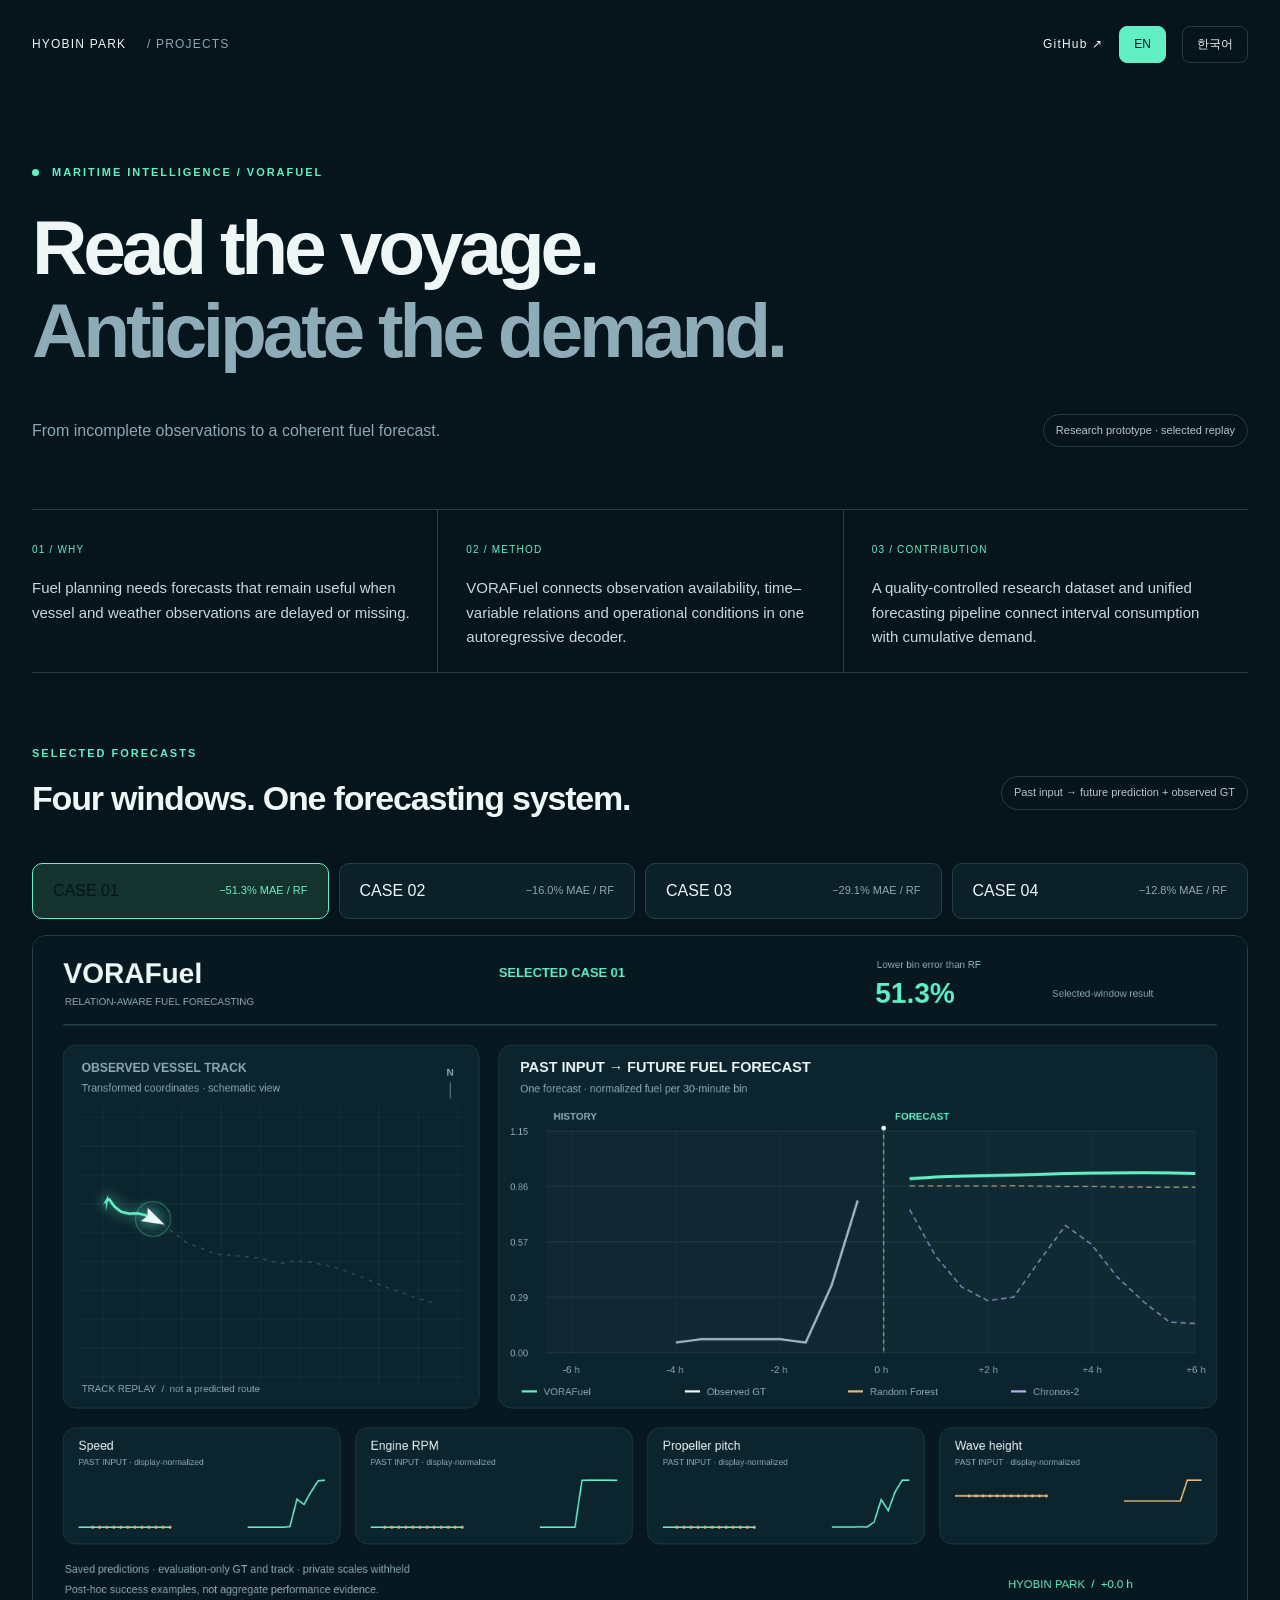
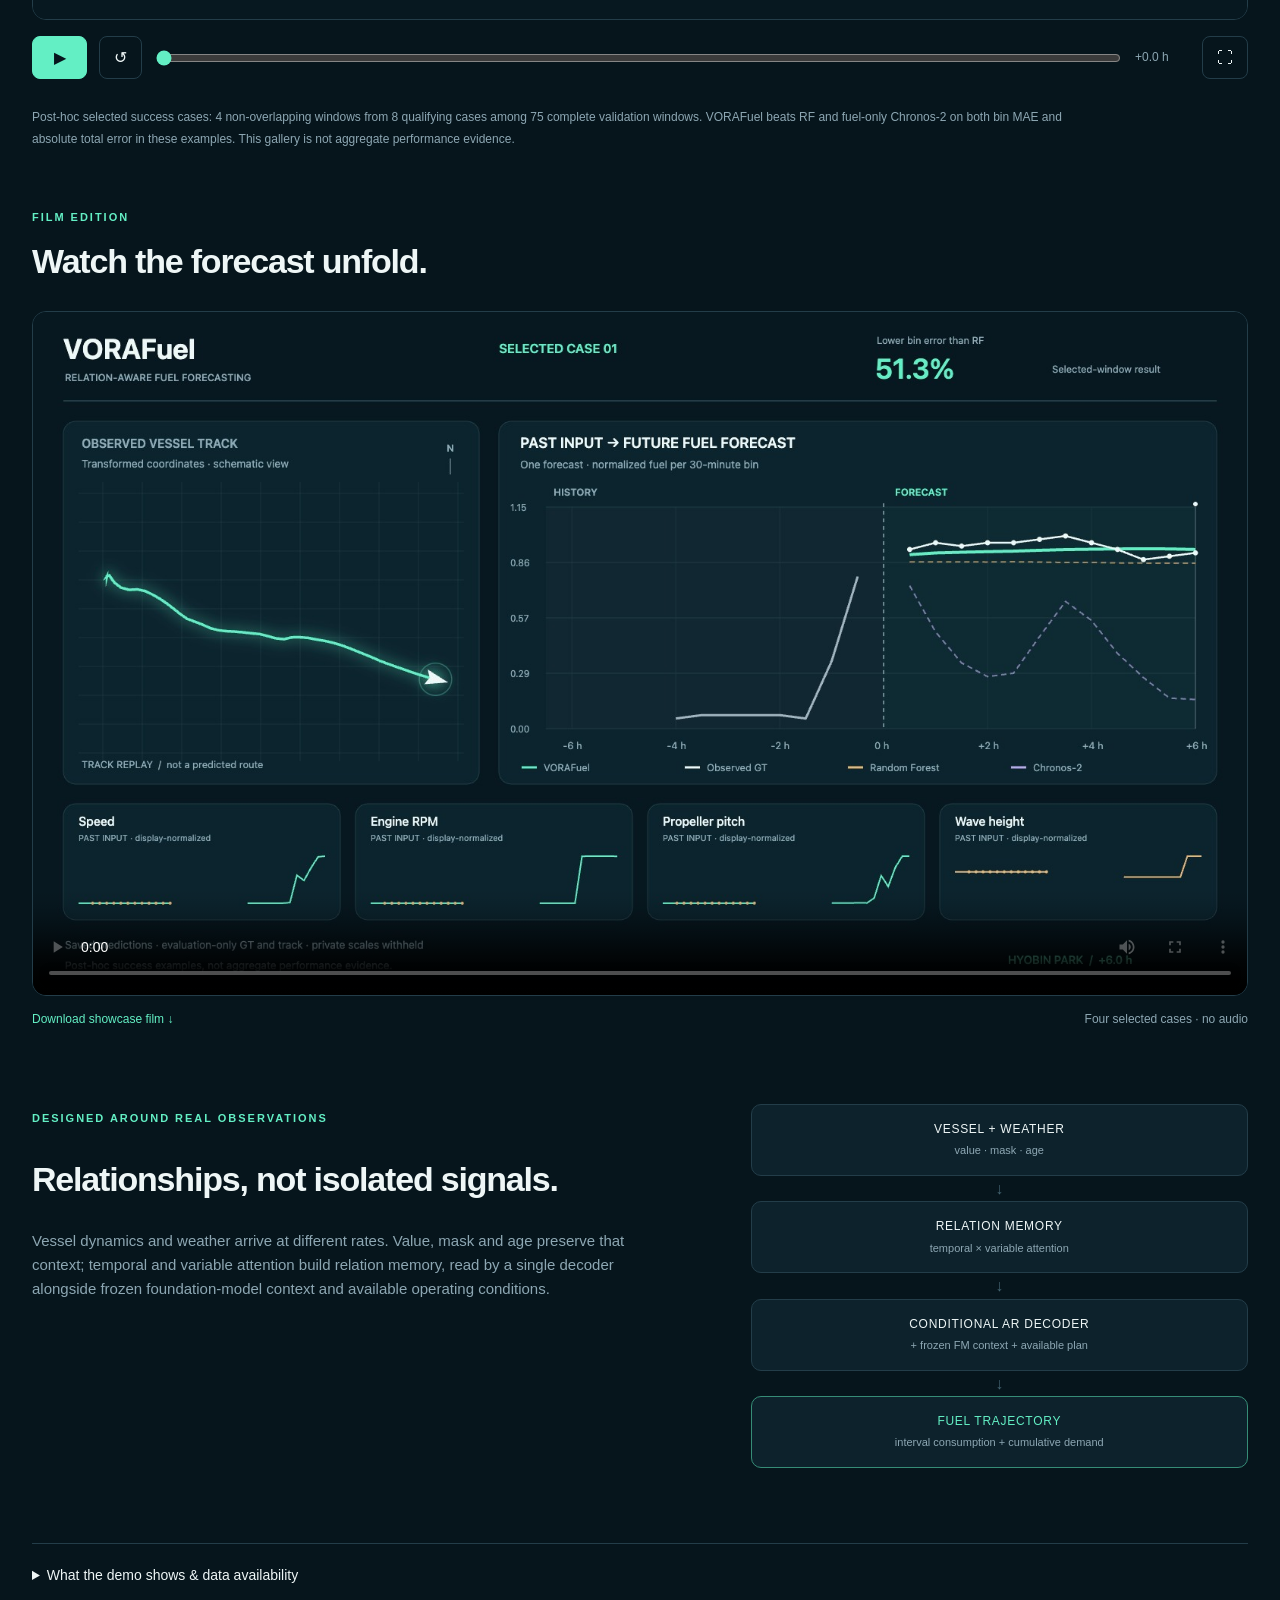
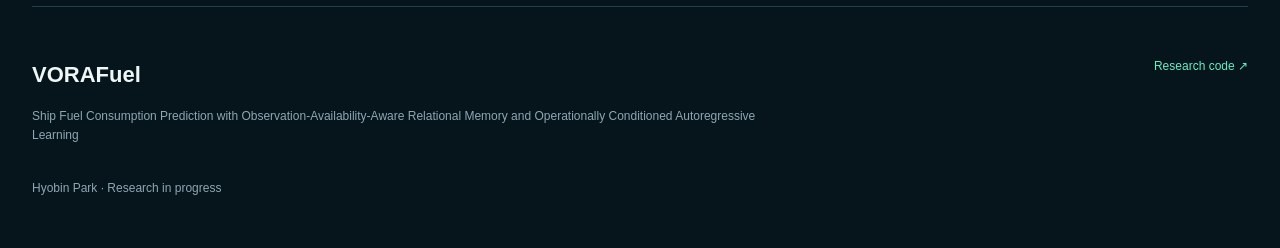
==== projects/vorafuel/index.html @ c3565b6b "Add bilingual VORAFuel project with selected forecast replay films" ====
<!doctype html>
<html lang="en"><head><meta charset="utf-8"><meta name="viewport" content="width=device-width,initial-scale=1">
<title>VORAFuel — Hyobin Park</title><meta name="description" content="Availability-aware vessel fuel forecasting. Selected replay demos, method and research code by Hyobin Park.">
<link rel="stylesheet" href="style.css"></head><body>
<nav><a href="../../index.html">HYOBIN PARK <span>/ PROJECTS</span></a><div><a href="https://github.com/hbp001/VORAFuel">GitHub ↗</a><button id="en" aria-pressed="true">EN</button><button id="ko" aria-pressed="false">한국어</button></div></nav>
<main>
<header><div class="eyebrow"><i></i> MARITIME INTELLIGENCE / VORAFUEL</div><h1><span data-en>Read the voyage.<br><em>Anticipate the demand.</em></span><span data-ko>운항의 흐름을 읽고,<br><em>연료 수요를 예측하다.</em></span></h1>
<div class="intro"><p><span data-en>From incomplete observations to a coherent fuel forecast.</span><span data-ko>불완전한 관측에서 미래 연료 소비 경로까지.</span></p><span class="pill" data-en>Research prototype · selected replay</span><span class="pill" data-ko>연구 프로토타입 · 선정 사례 재생</span></div></header>
<section class="three" aria-label="Project in three lines">
<article><span>01 / WHY</span><p data-en>Fuel planning needs forecasts that remain useful when vessel and weather observations are delayed or missing.</p><p data-ko>운항 중 관측이 지연되거나 누락되어도 연료 수요를 미리 판단할 수 있어야 합니다.</p></article>
<article><span>02 / METHOD</span><p data-en>VORAFuel connects observation availability, time–variable relations and operational conditions in one autoregressive decoder.</p><p data-ko>관측 가용성·시간과 변수 간 관계·운항조건을 하나의 자기회귀 디코더로 연결합니다.</p></article>
<article><span>03 / CONTRIBUTION</span><p data-en>A quality-controlled research dataset and unified forecasting pipeline connect interval consumption with cumulative demand.</p><p data-ko>KRISO 제공 자료의 정제·기상 정합부터 구간 소비량과 누적 수요 예측까지 통합했습니다.</p></article>
</section>
<section class="showcase"><div class="section-head"><div><span class="eyebrow">SELECTED FORECASTS</span><h2 data-en>Four windows. One forecasting system.</h2><h2 data-ko>네 개의 사례, 하나의 예측 체계.</h2></div><span class="pill" data-en>Past input → future prediction + observed GT</span><span class="pill" data-ko>과거 입력 → 미래 예측 + 실측 정답</span></div>
<div class="tabs" role="group" aria-label="Select case"></div>
<div class="stage"><canvas id="scene" width="1600" height="900" aria-label="Vessel track replay, historical inputs and future fuel forecasts"></canvas><div id="loadError" role="alert" hidden></div></div>
<div class="controls"><button id="play" class="primary" aria-label="Play or pause">▶</button><button id="restart" aria-label="Restart">↺</button><input id="time" type="range" min="0" max="1" step="0.001" value="0" aria-label="Replay progress"><output id="clock">+0.0 h</output><button id="full" aria-label="Fullscreen">⛶</button></div>
<p class="scope" data-en>Post-hoc selected success cases: 4 non-overlapping windows from 8 qualifying cases among 75 complete validation windows. VORAFuel beats RF and fuel-only Chronos-2 on both bin MAE and absolute total error in these examples. This gallery is not aggregate performance evidence.</p>
<p class="scope" data-ko>사후 선정한 성공 사례입니다. 완전한 검증 창 75개 중 조건을 만족한 8개에서 비중첩 4개를 골랐습니다. 이 사례에서 VORAFuel은 RF·연료 단독 Chronos-2보다 구간 MAE와 총량 절대오차가 낮습니다. 전체 성능을 대표하는 결과는 아닙니다.</p>
</section>
<section><div class="section-head"><div><span class="eyebrow">FILM EDITION</span><h2 data-en>Watch the forecast unfold.</h2><h2 data-ko>예측의 흐름을 영상으로.</h2></div></div>
<video id="film" controls playsinline preload="metadata" poster="assets/poster-en.jpg"><source src="assets/vorafuel-en.mp4" type="video/mp4"></video>
<div class="downloads"><a id="download" href="assets/vorafuel-en.mp4" download><span data-en>Download showcase film ↓</span><span data-ko>쇼케이스 영상 다운로드 ↓</span></a><span data-en>Four selected cases · no audio</span><span data-ko>선정 사례 4개 · 무음 영상</span></div></section>
<section class="method"><div><span class="eyebrow">DESIGNED AROUND REAL OBSERVATIONS</span><h2 data-en>Relationships, not isolated signals.</h2><h2 data-ko>개별 신호를 넘어, 관계를 학습합니다.</h2><p data-en>Vessel dynamics and weather arrive at different rates. Value, mask and age preserve that context; temporal and variable attention build relation memory, read by a single decoder alongside frozen foundation-model context and available operating conditions.</p><p data-ko>선박 상태와 기상은 서로 다른 주기로 관측됩니다. 값·관측 여부·경과시간을 보존하고 시간·변수 주의집중으로 관계 메모리를 구성합니다. 단일 디코더가 이 메모리와 동결 기반모델 문맥, 가용 운항조건을 결합합니다.</p></div><div class="flow"><div>VESSEL + WEATHER <small>value · mask · age</small></div><b>↓</b><div>RELATION MEMORY <small>temporal × variable attention</small></div><b>↓</b><div>CONDITIONAL AR DECODER <small>+ frozen FM context + available plan</small></div><b>↓</b><div class="accent">FUEL TRAJECTORY <small>interval consumption + cumulative demand</small></div></div></section>
<details><summary><span data-en>What the demo shows & data availability</span><span data-ko>데모 해석과 데이터 제공 안내</span></summary><p data-en>Saved-result replay, not live inference or online learning. Future GT and observed track are evaluation-only. The track is translated and uniformly scaled; the view is schematic, not a geographic chart. Absolute dates, coordinates and fuel scale are withheld. All fuel curves share one scale per case; input variables use separate display scales. Missing values remain missing. VORAFuel/RF use seed 13; Chronos-2 uses seed 0. The dataset and weights remain private and are available on request, subject to provider permissions. KRISO supplied source measurements; preprocessing, environmental integration, methodology and experiments were performed by the research team.</p><p data-ko>저장 결과 재생이며 실시간 추론·온라인 학습이 아닙니다. 미래 정답과 실측 항적은 평가용입니다. 항적은 평행이동·동일 비율 축척 변환했으며 실제 지도가 아닌 개략도입니다. 절대 날짜·좌표·연료 척도는 제외했습니다. 한 사례의 연료 곡선에는 동일 척도를, 입력 변수에는 별도 표시 척도를 적용합니다. 결측은 유지합니다. VORAFuel·RF는 시드 13, Chronos-2는 시드 0입니다. 데이터와 가중치는 비공개이며 제공기관 권한에 따라 요청 시 제공합니다. 원자료는 KRISO가 제공했고 정제·기상 정합·방법론·실험은 연구팀이 수행했습니다.</p></details>
<footer><strong>VORAFuel</strong><p>Ship Fuel Consumption Prediction with Observation-Availability-Aware Relational Memory and Operationally Conditioned Autoregressive Learning</p><a href="https://github.com/hbp001/VORAFuel">Research code ↗</a><span>Hyobin Park · Research in progress</span></footer>
</main><script src="app.js"></script></body></html>
---- projects/vorafuel/style.css ----
:root{color-scheme:dark;--bg:#06151c;--panel:#0d222c;--muted:#8da7b3;--ink:#eef6f6;--mint:#63efc4;--line:#233d49}*{box-sizing:border-box}body{margin:0;background:var(--bg);color:var(--ink);font:16px/1.6 -apple-system,BlinkMacSystemFont,"Segoe UI",sans-serif}a{color:inherit;text-decoration:none}button,input{font:inherit}button,a{touch-action:manipulation}button{cursor:pointer}button:focus-visible,a:focus-visible,input:focus-visible{outline:2px solid var(--mint);outline-offset:5px}[data-ko]{display:none}body.ko [data-en]{display:none}body.ko [data-ko]{display:revert}nav{display:flex;align-items:center;justify-content:space-between;max-width:1400px;margin:auto;padding:26px 32px;font-size:12px;letter-spacing:.1em}nav span{color:var(--muted);margin-left:16px}nav div{display:flex;align-items:center;gap:16px}button{border:1px solid var(--line);background:transparent;color:var(--ink);padding:8px 14px;border-radius:8px}button[aria-pressed=true]{background:var(--mint);color:var(--bg);border-color:var(--mint)}main{max-width:1400px;padding:0 32px;margin:auto}header{padding:75px 0 34px}.eyebrow{font-size:11px;font-weight:600;letter-spacing:.18em;color:var(--mint)}.eyebrow i{display:inline-block;background:var(--mint);width:7px;height:7px;border-radius:50%;margin-right:8px}h1{font-size:clamp(40px,6vw,80px);line-height:1.08;letter-spacing:-.055em;margin:24px 0 30px;font-weight:600}h1 em{font-style:normal;color:#8eacb8}h2{font-size:clamp(24px,3vw,34px);line-height:1.25;letter-spacing:-.035em;font-weight:550}.intro{display:flex;align-items:center;justify-content:space-between;gap:20px}.intro p{color:var(--muted)}.pill{font-size:11px;border:1px solid var(--line);padding:7px 12px;border-radius:20px;color:#b2c6ce;white-space:nowrap}.three{display:grid;grid-template-columns:repeat(3,1fr);border-top:1px solid var(--line);border-bottom:1px solid var(--line);margin:16px 0 66px}.three article{padding:25px 25px 22px 0}.three article+article{padding-left:28px;border-left:1px solid var(--line)}.three article span{color:var(--mint);font-size:10px;letter-spacing:.12em}.three p{font-size:15px;line-height:1.65;margin-bottom:0;color:#c8d8df}.section-head{display:flex;align-items:center;justify-content:space-between;gap:20px;margin-top:52px}.section-head h2{margin-top:12px}.tabs{display:flex;gap:10px;margin:16px 0}.tabs button{display:flex;flex:1;align-items:center;justify-content:space-between;text-align:left;padding:14px 20px;border-radius:10px;background:#0c2029}.tabs small{font-size:11px;color:var(--muted)}.tabs button.active{border-color:var(--mint);background:#14332f}.tabs button.active small{color:var(--mint)}.stage{border:1px solid var(--line);border-radius:14px;overflow:hidden;background:#071820}canvas{display:block;width:100%;aspect-ratio:16/9}#loadError{padding:20px;color:#f9ba82}.controls{display:flex;align-items:center;gap:12px;padding:16px 0}.primary{background:var(--mint);color:var(--bg);min-width:55px;border-color:var(--mint)}input[type=range]{flex:1;accent-color:var(--mint);min-width:30px}output{font-size:12px;color:var(--muted);width:55px}.scope{font-size:12px;color:var(--muted);max-width:1060px;line-height:1.8}video{width:100%;border-radius:14px;border:1px solid var(--line);background:#071820;display:block}.downloads{display:flex;justify-content:space-between;font-size:12px;margin-top:14px;color:var(--muted)}.downloads a{color:var(--mint)}.method{display:grid;grid-template-columns:1.2fr 1fr;gap:10%;padding:75px 0}.method p{color:var(--muted);font-size:15px}.flow{display:flex;flex-direction:column;text-align:center}.flow div{border:1px solid var(--line);border-radius:10px;background:var(--panel);padding:15px;font-size:12px;letter-spacing:.06em}.flow small{display:block;color:var(--muted);font-size:11px;letter-spacing:0;margin-top:3px}.flow b{color:#436370;font-weight:400}.flow .accent{border-color:#368c76;color:var(--mint)}details{border-top:1px solid var(--line);border-bottom:1px solid var(--line);padding:20px 0}summary{cursor:pointer;font-size:14px}details p{max-width:1060px;color:var(--muted);font-size:13px}footer{padding:50px 0;display:grid;grid-template-columns:1fr auto;gap:14px;color:var(--muted);font-size:12px}footer strong{font-size:22px;color:var(--ink)}footer p{grid-row:2;max-width:750px;margin:0}footer a{color:var(--mint);grid-row:1;grid-column:2}footer span{grid-column:1/-1;margin-top:20px}@media(max-width:760px){nav,main{padding-left:18px;padding-right:18px}nav span{display:none}nav div{gap:8px}header{padding-top:40px}.intro,.section-head{align-items:flex-start;flex-direction:column}.three{grid-template-columns:1fr;margin-bottom:35px}.three article,.three article+article{padding:18px 0;border-left:0;border-bottom:1px solid var(--line)}.tabs{display:grid;grid-template-columns:1fr 1fr}.tabs button{padding:10px}.tabs small{font-size:9px}.method{grid-template-columns:1fr;gap:25px}.downloads{gap:20px}footer{display:block}footer>*{display:block;margin:15px 0}canvas{min-width:0}.stage{overflow:hidden}nav a{font-size:10px}}@media(prefers-reduced-motion:reduce){*{scroll-behavior:auto!important}}
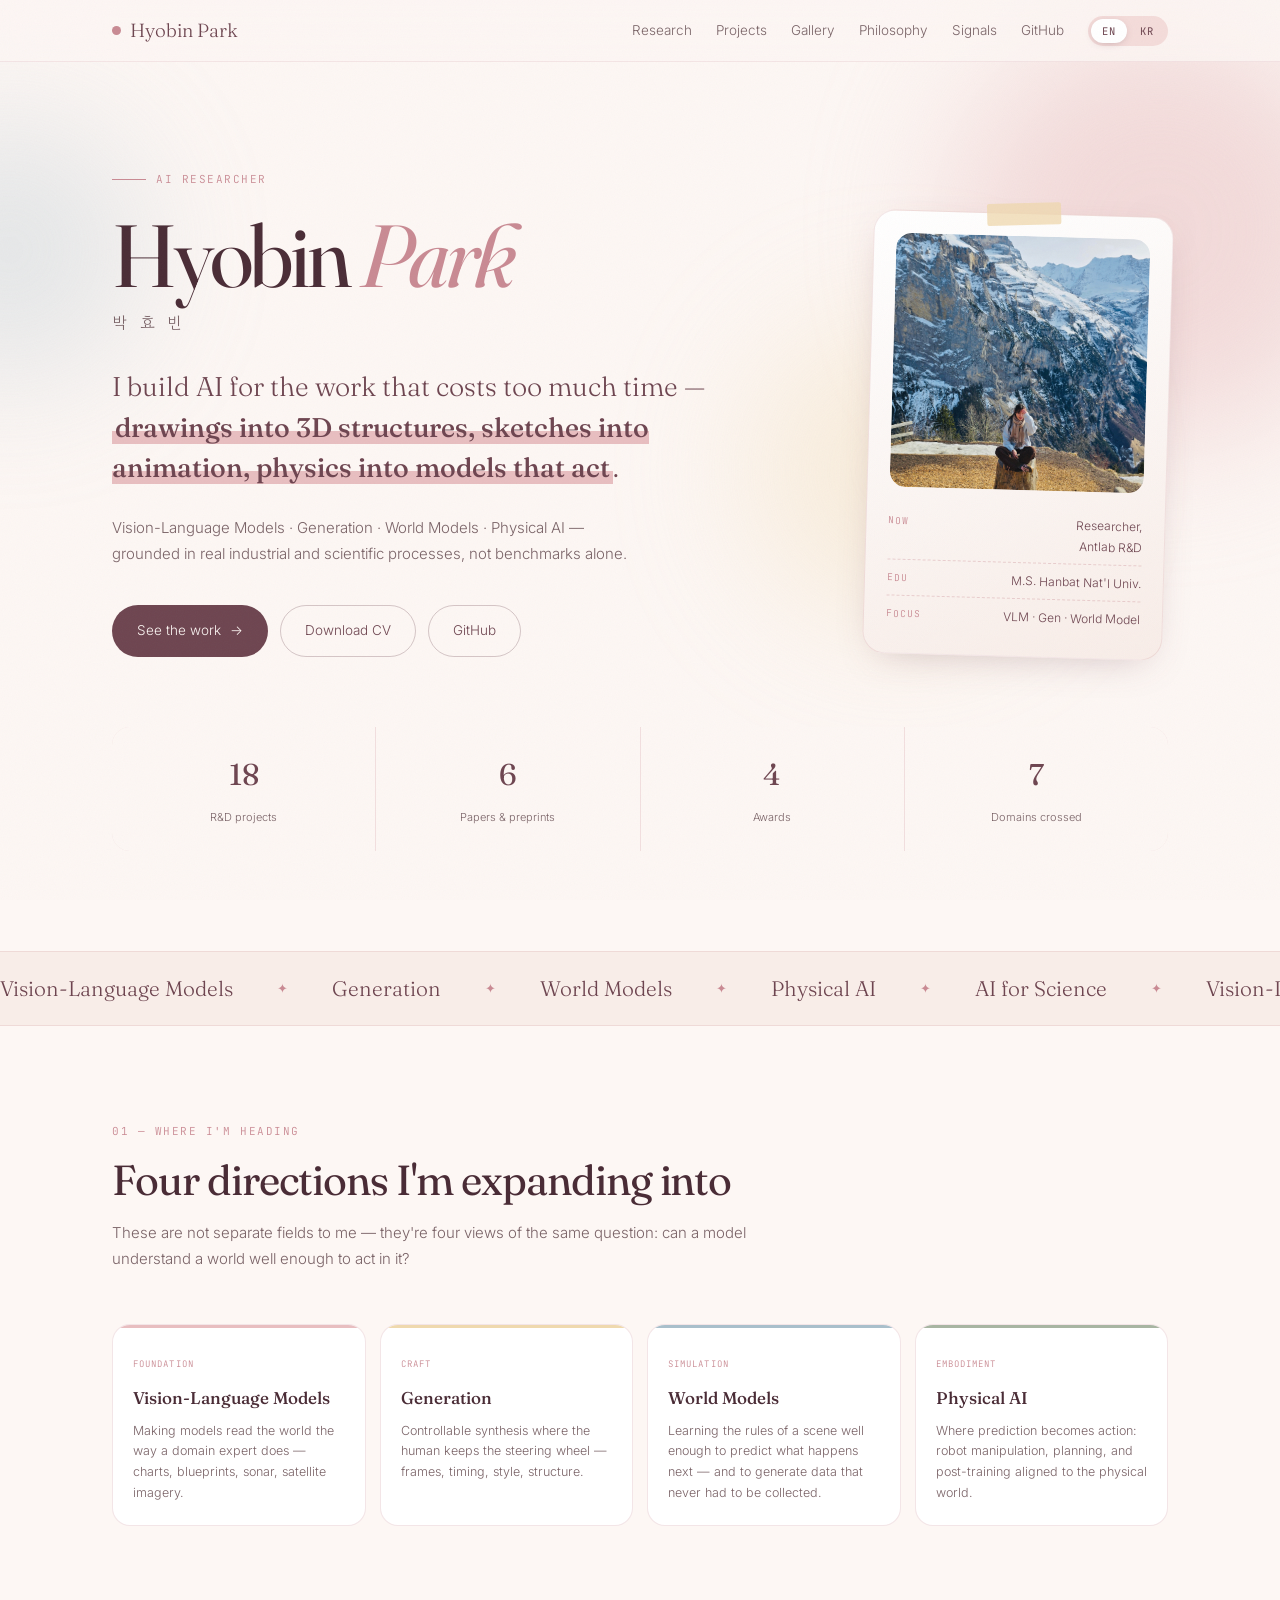
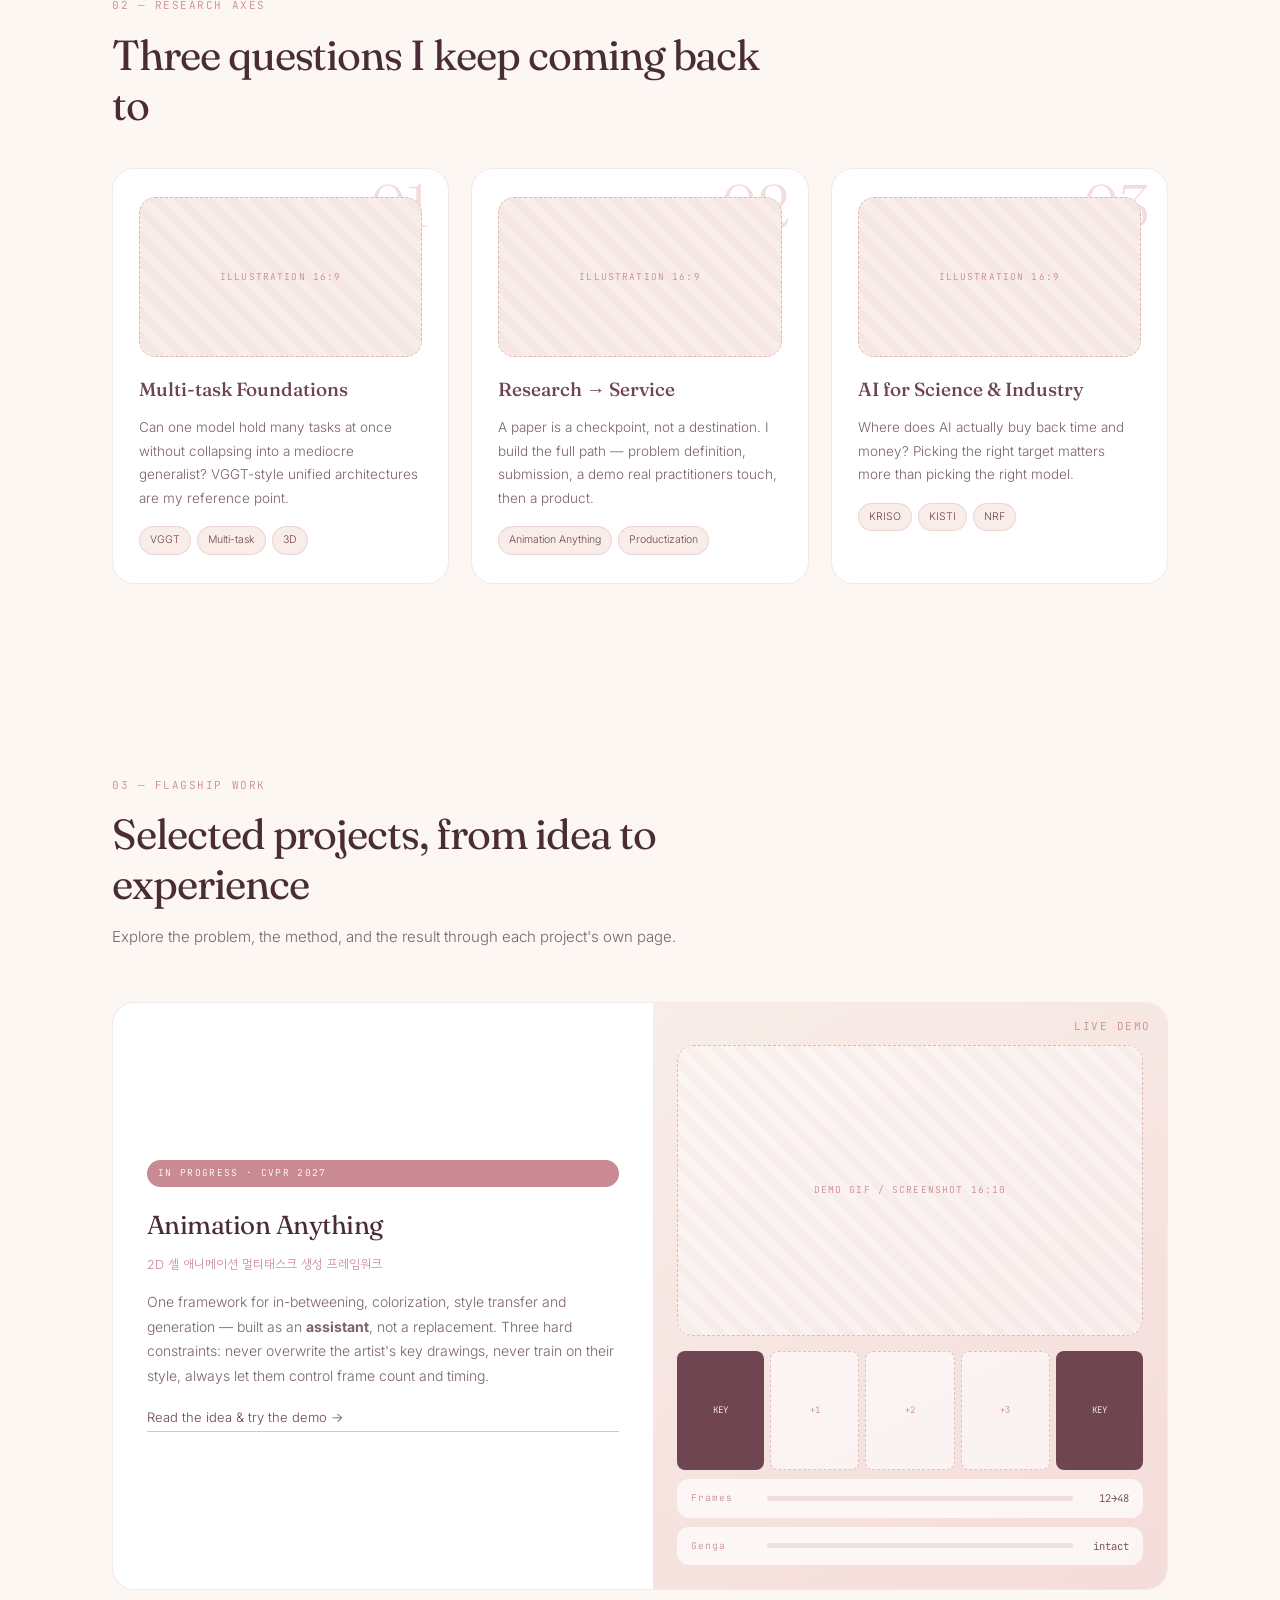
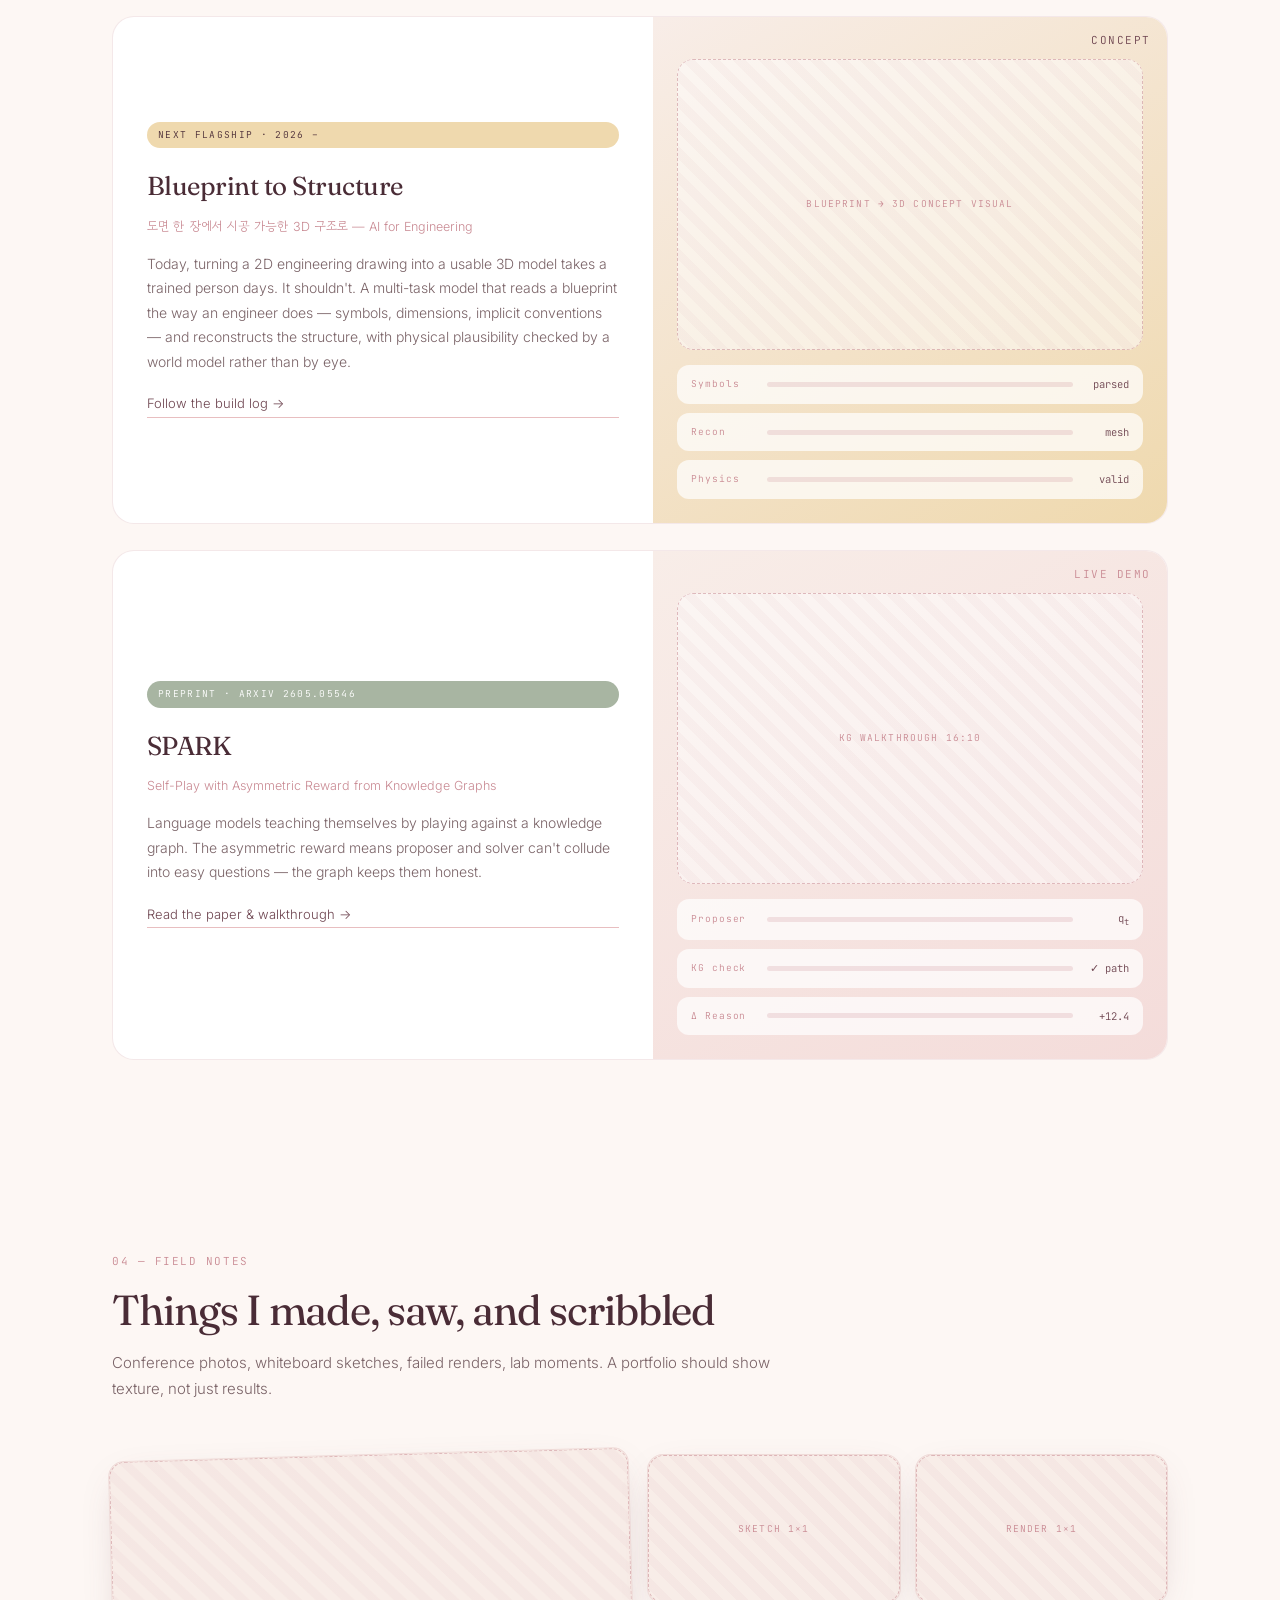
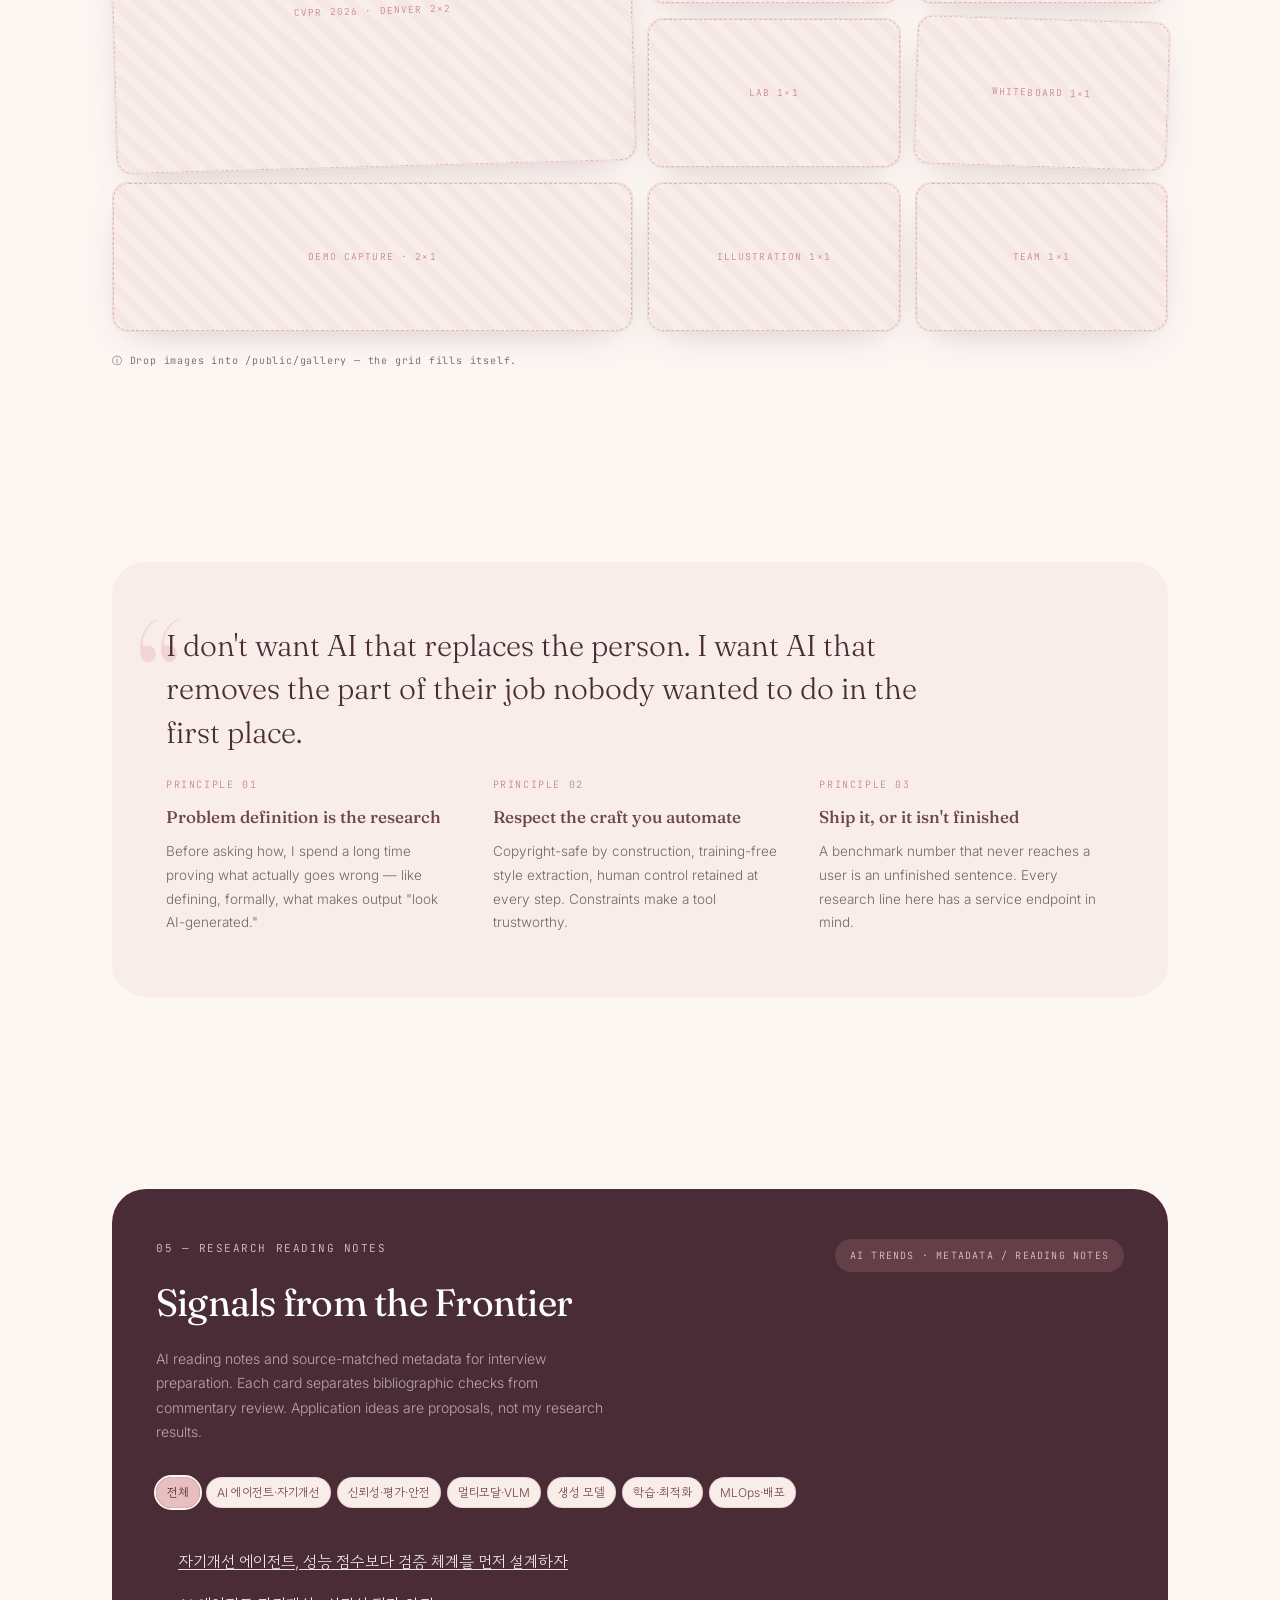
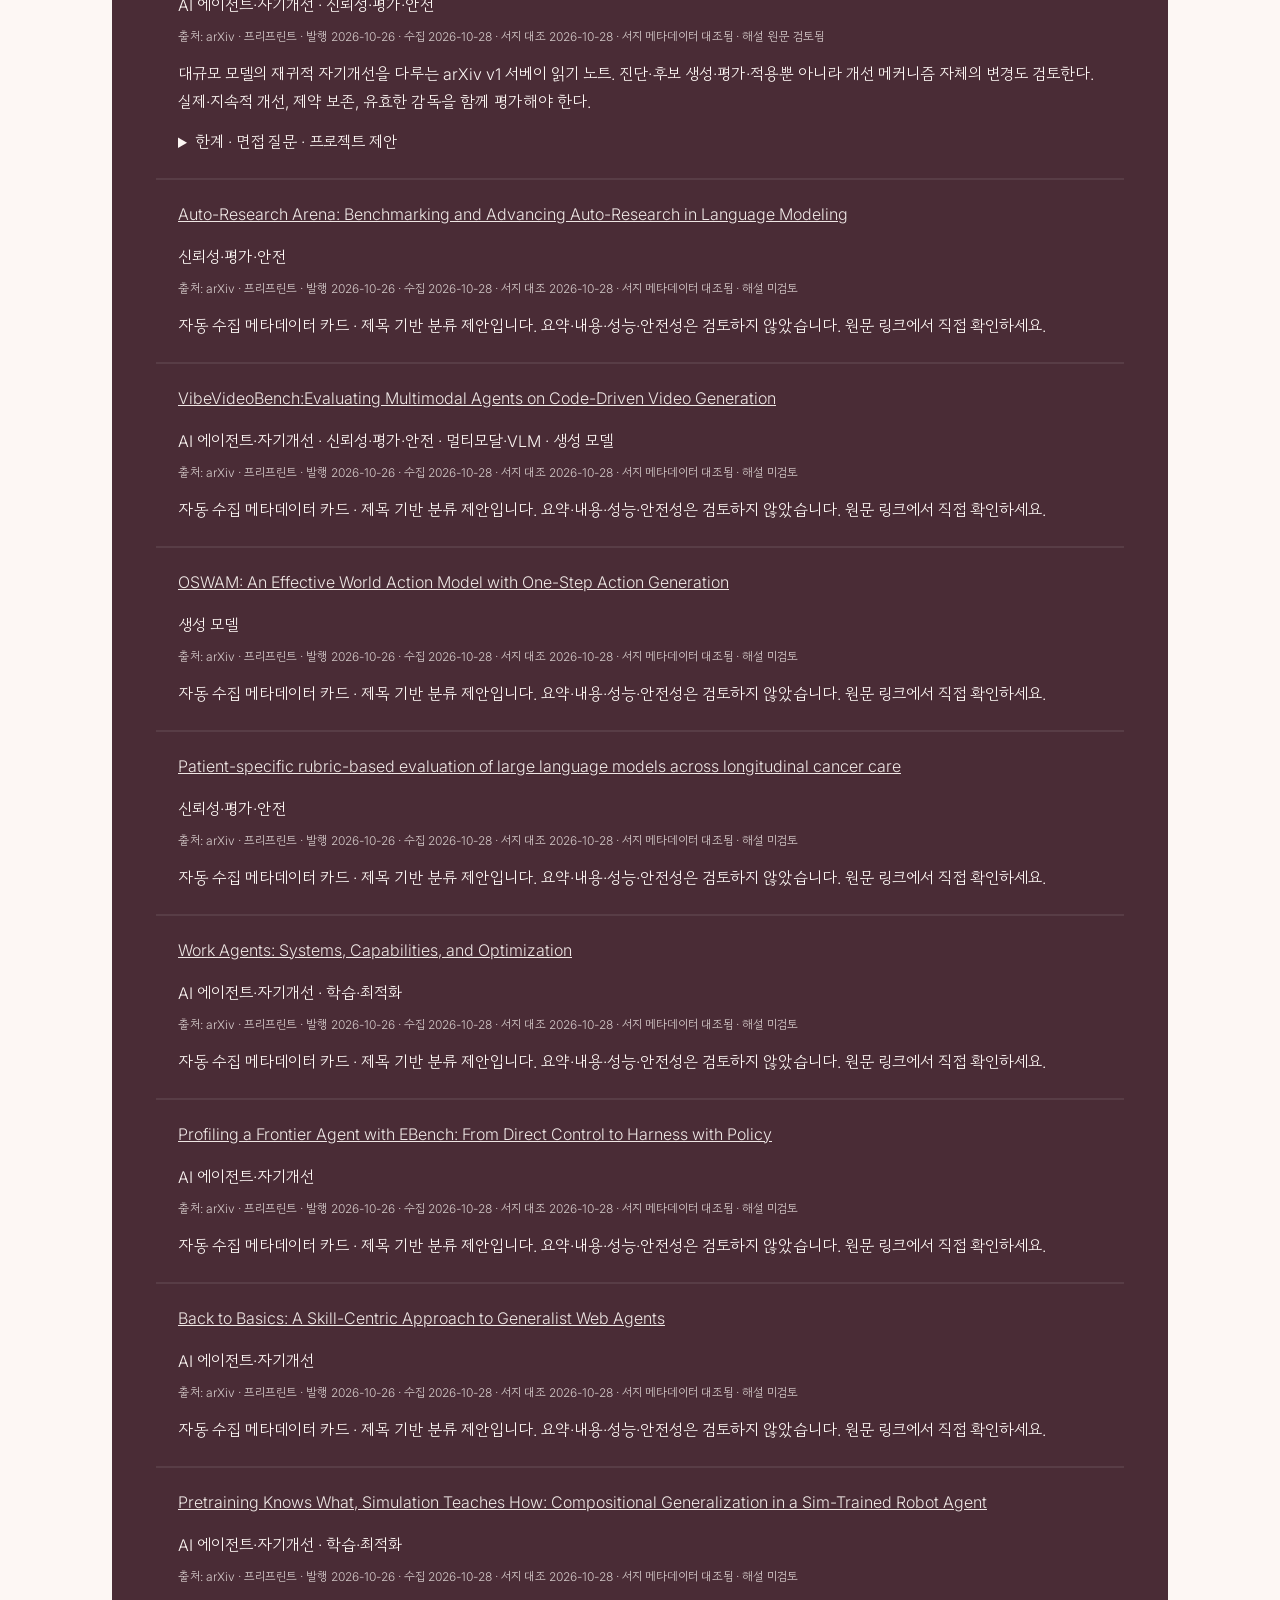
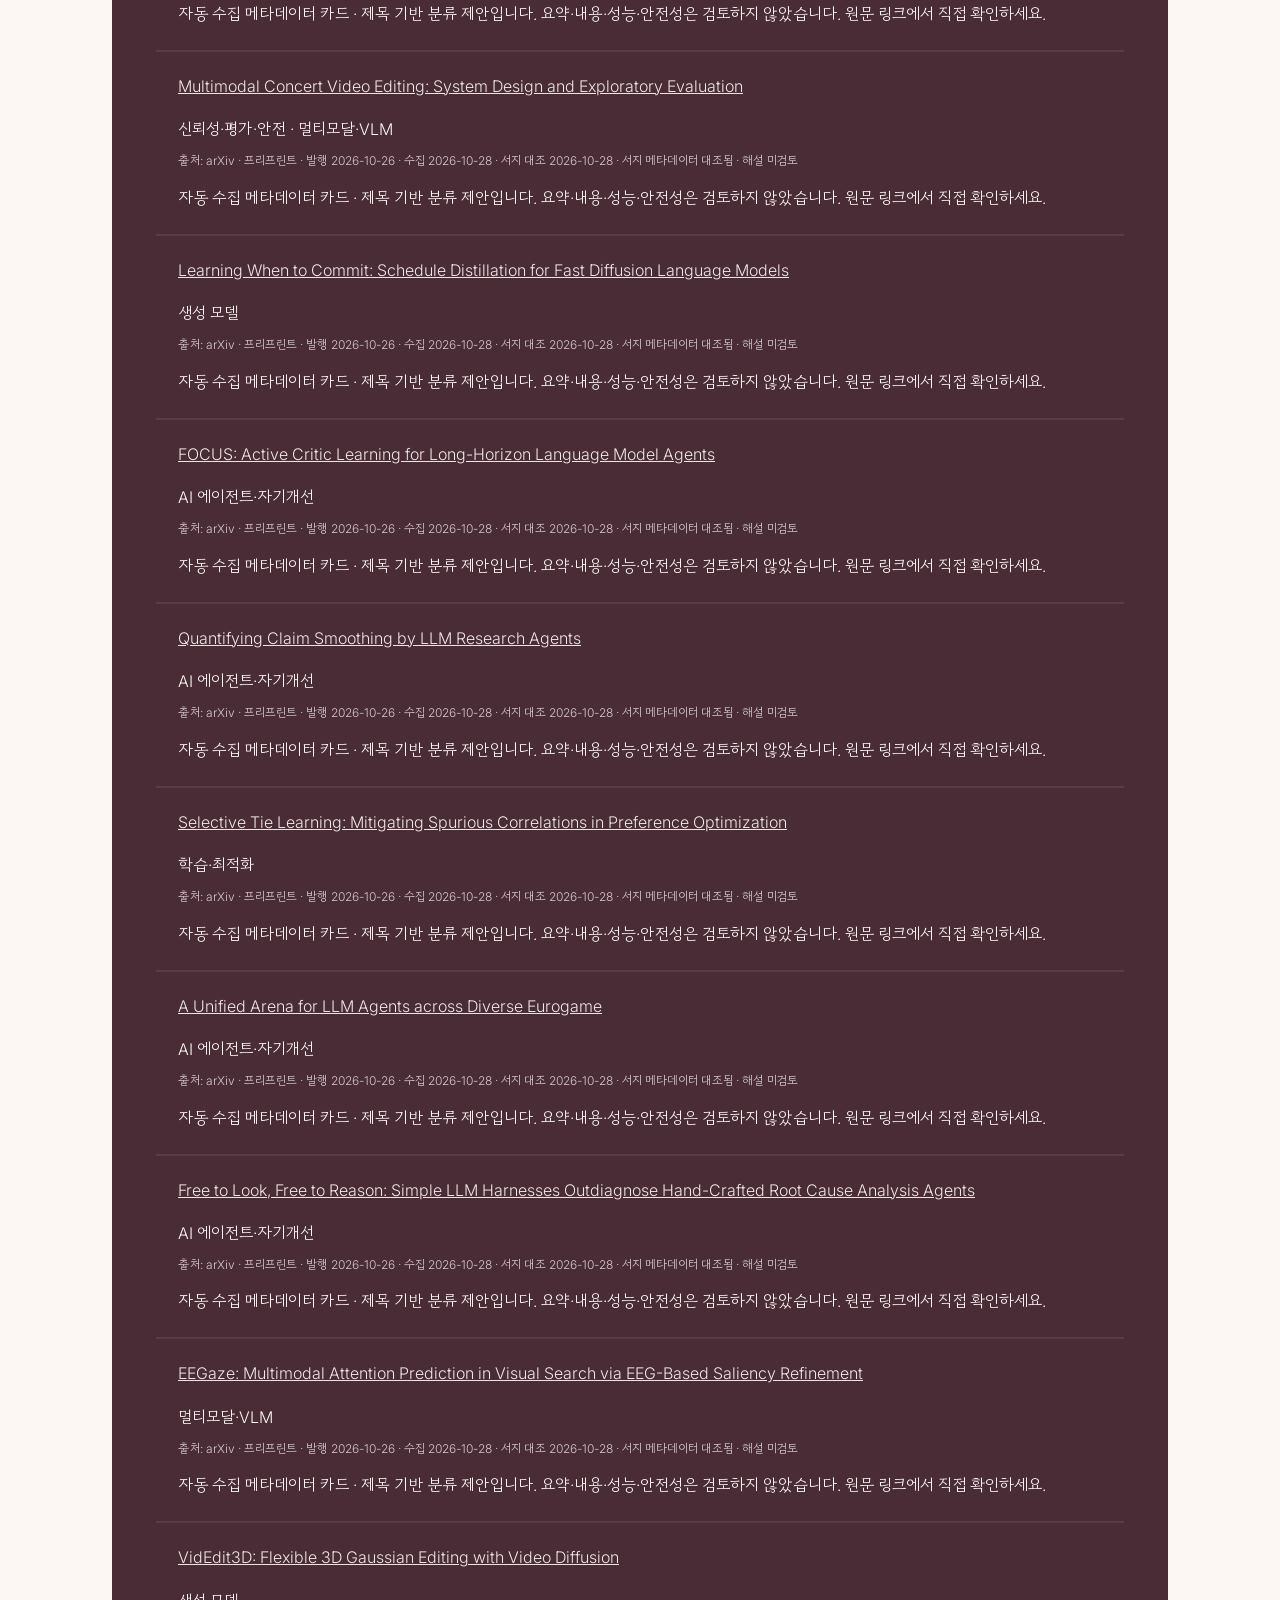
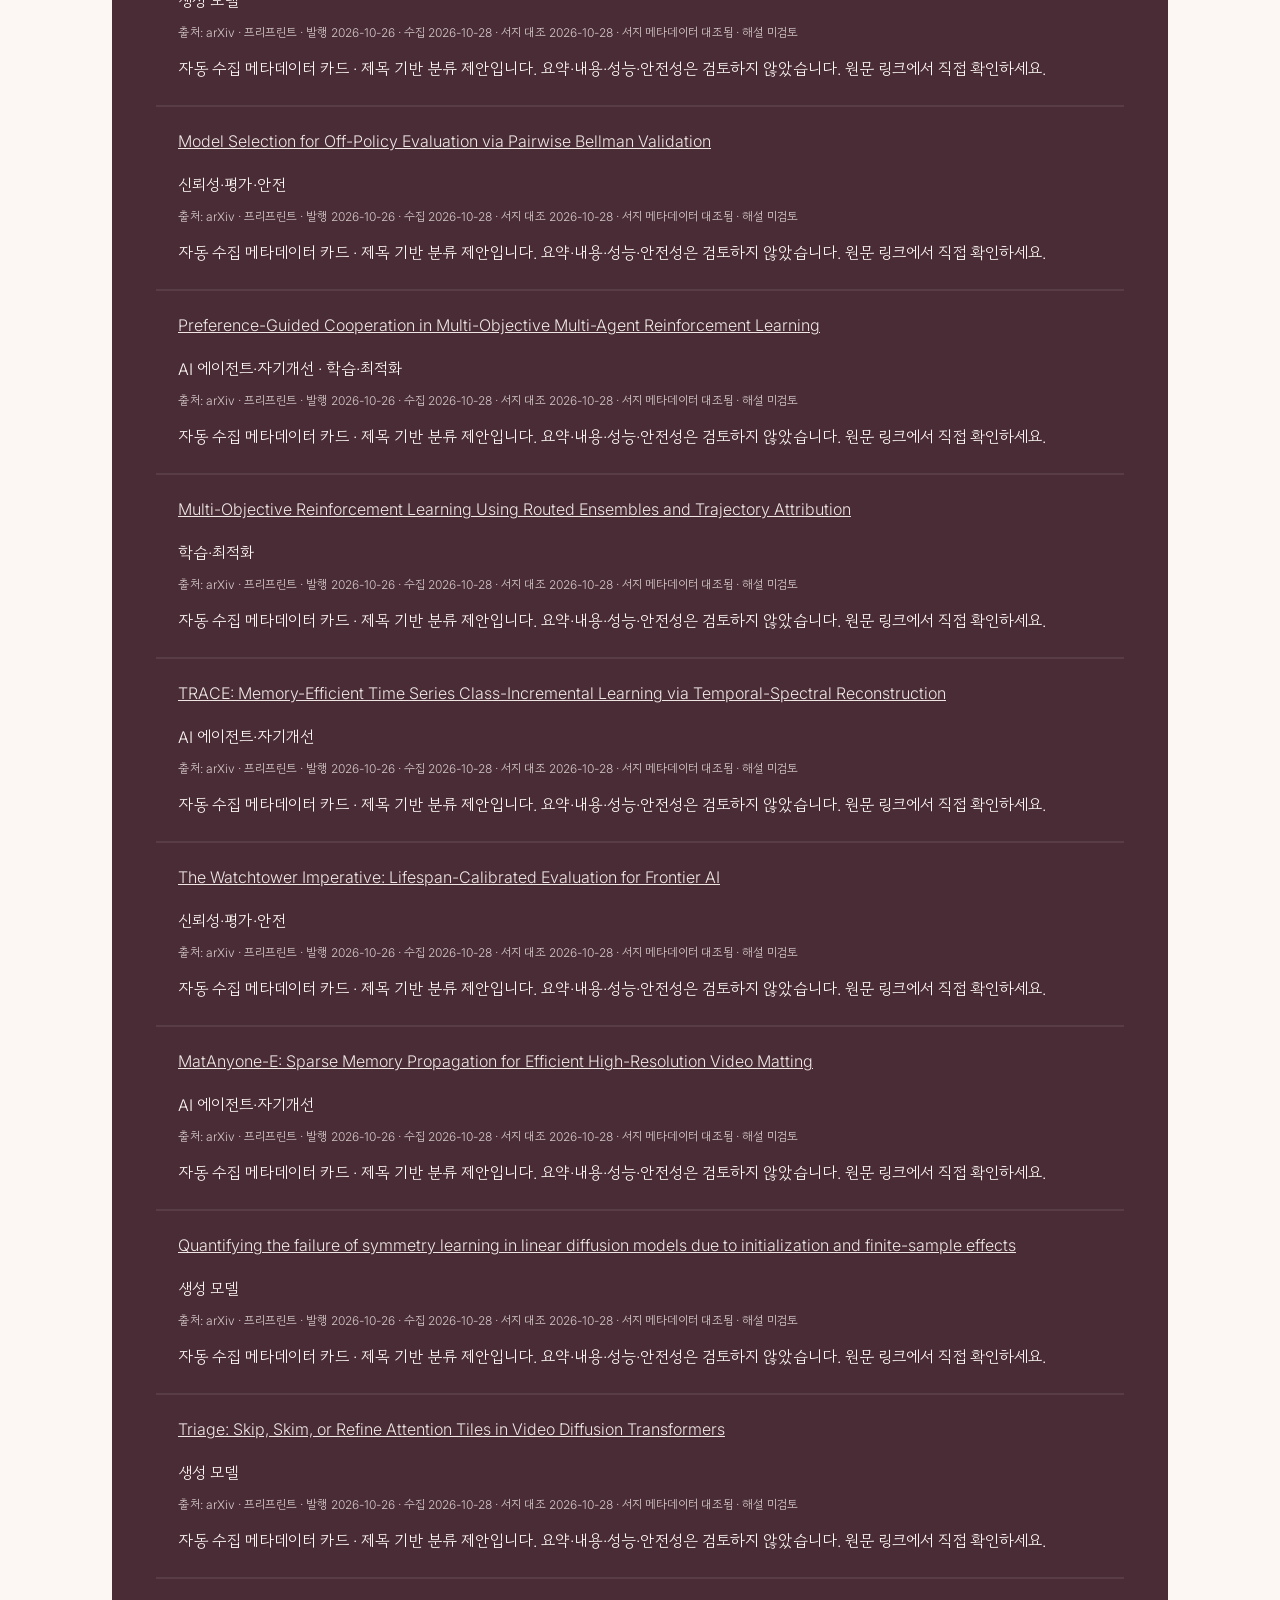
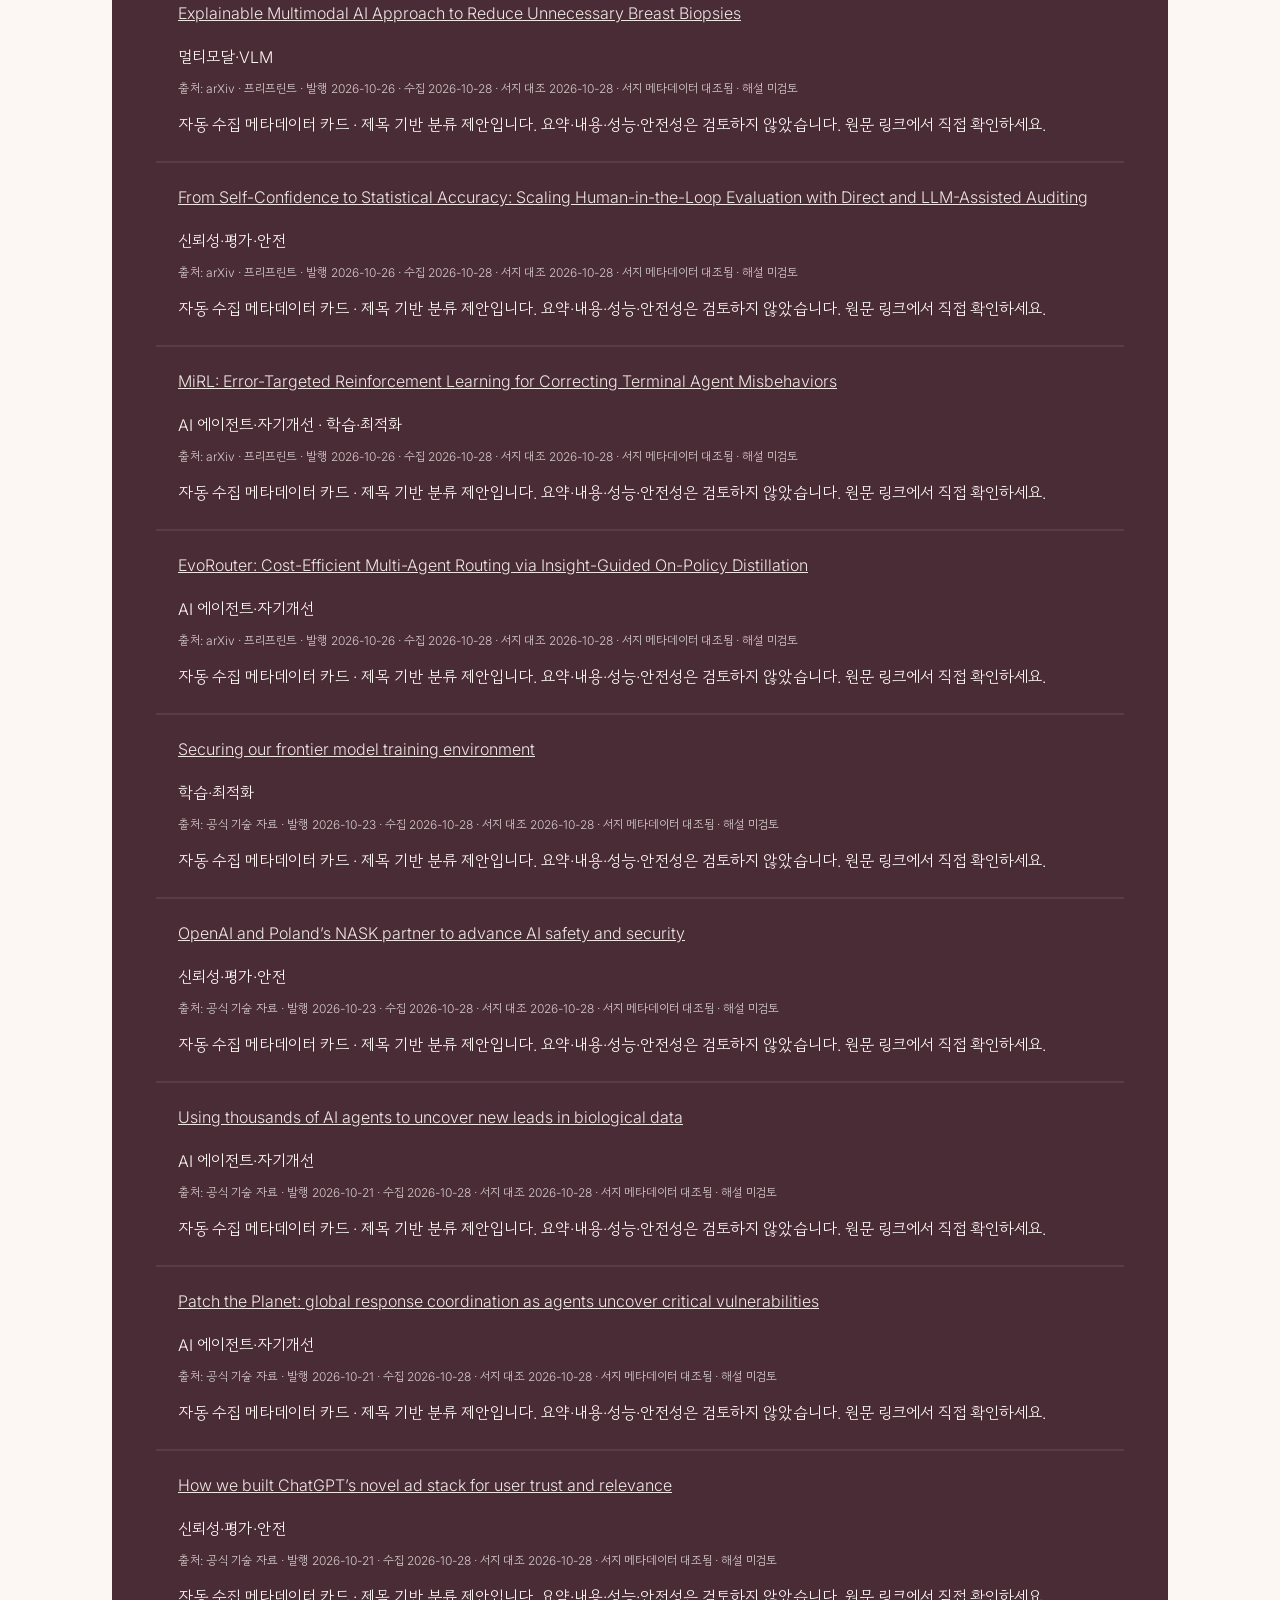
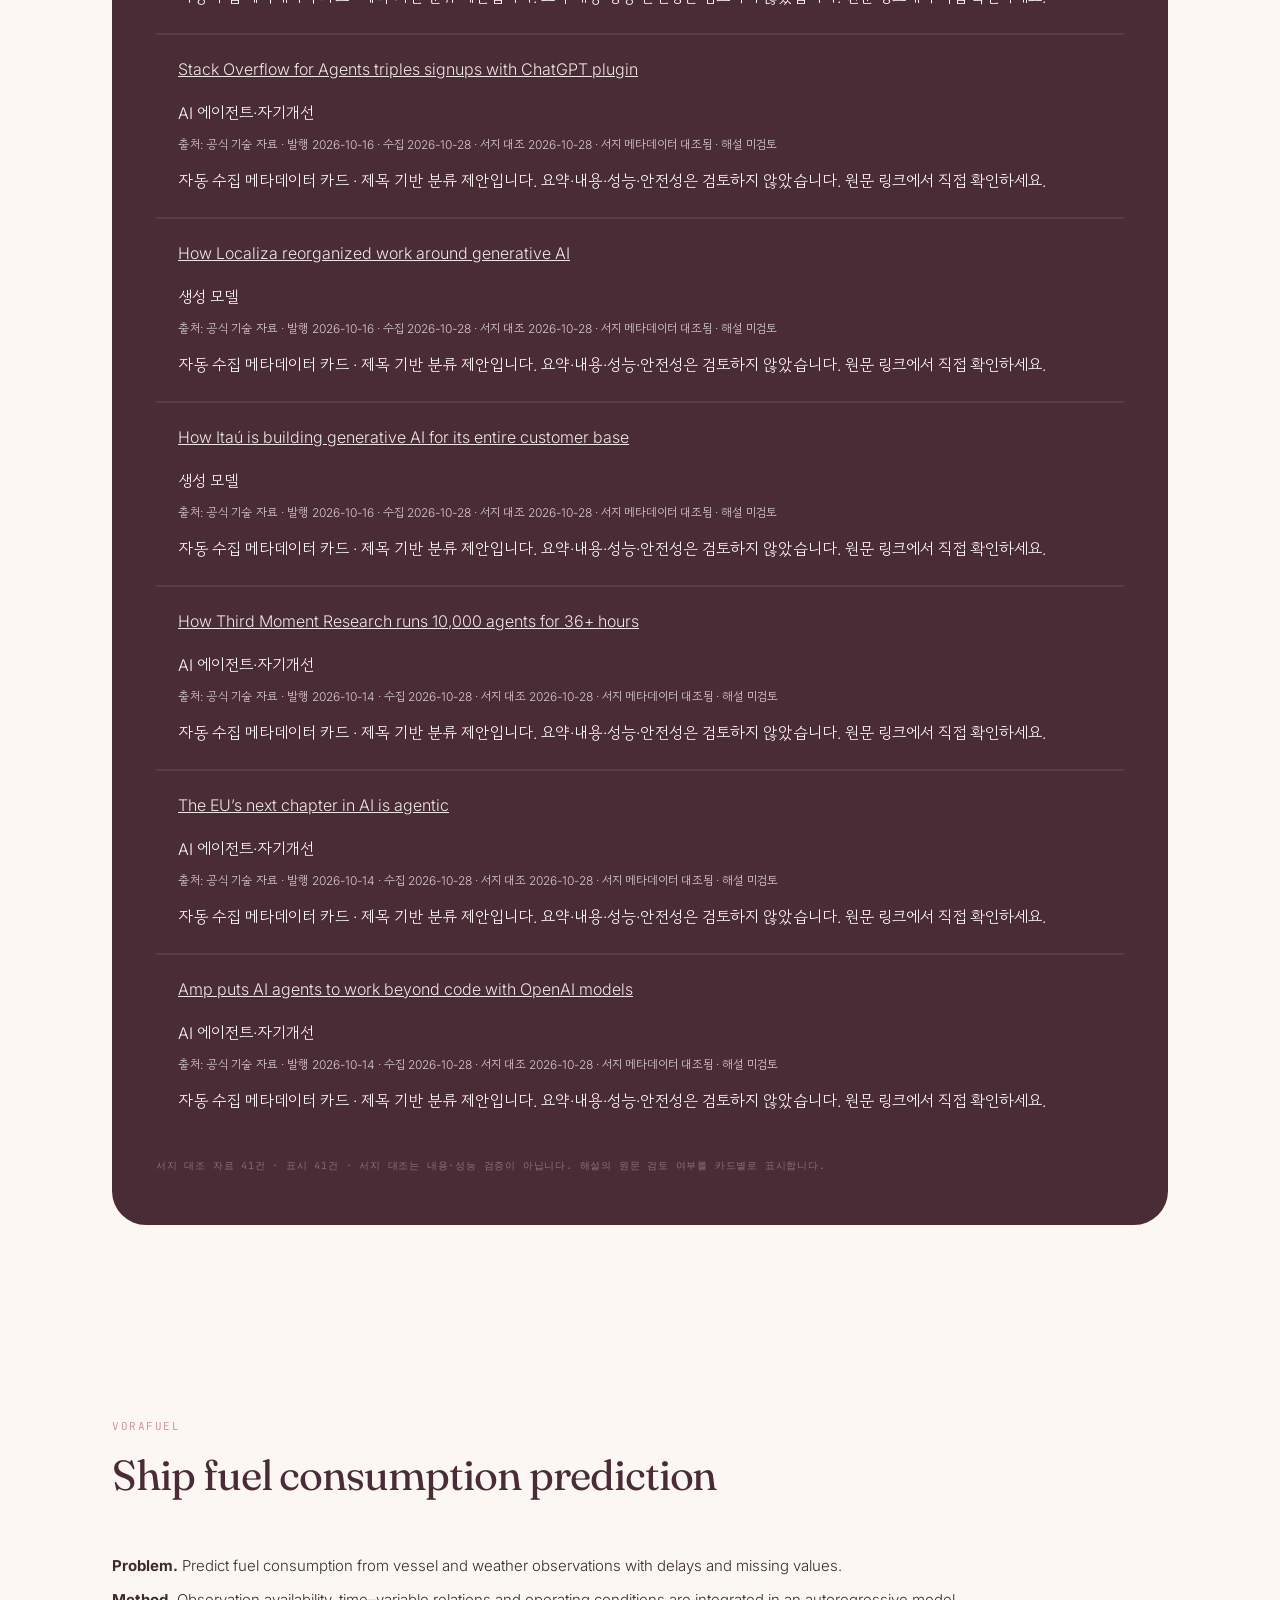
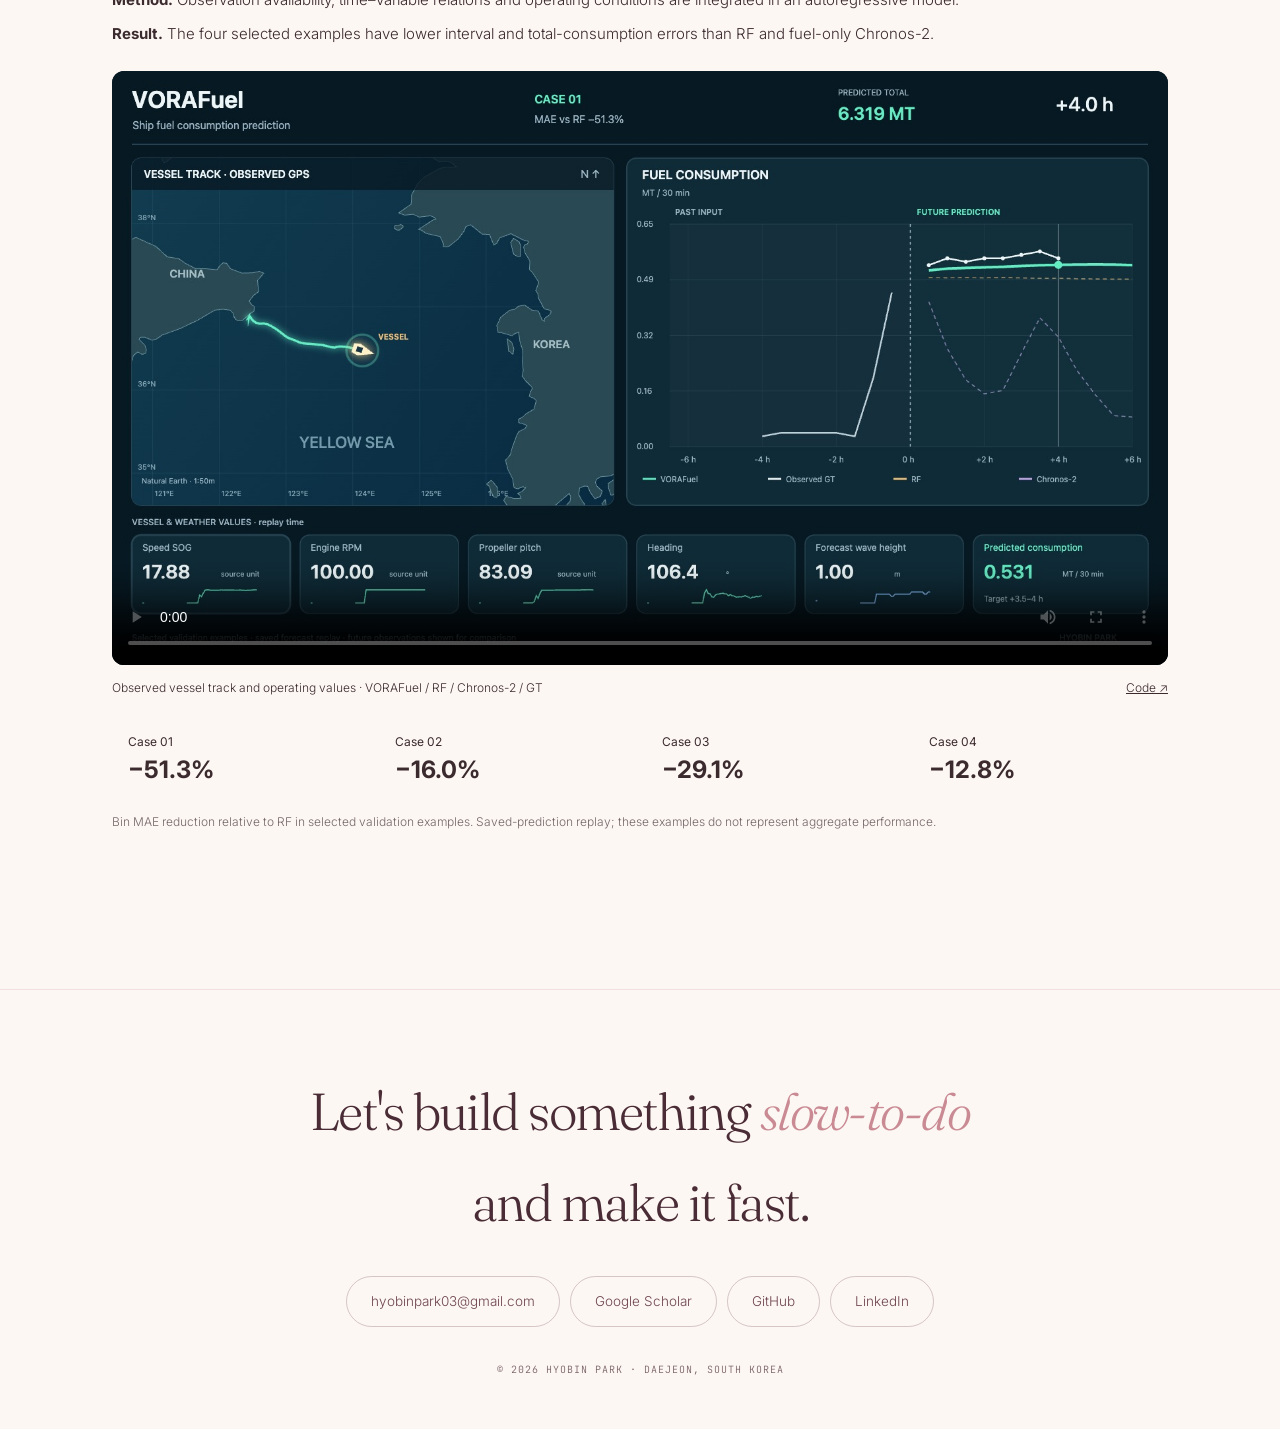
==== commit c57620c1: "Embed result films in existing portfolio with geographic vessel replay" ====
--- a/projects/vorafuel/index.html
+++ b/projects/vorafuel/index.html
@@ -1,27 +1 @@
-<!doctype html>
-<html lang="en"><head><meta charset="utf-8"><meta name="viewport" content="width=device-width,initial-scale=1">
-<title>VORAFuel — Hyobin Park</title><meta name="description" content="Availability-aware vessel fuel forecasting. Selected replay demos, method and research code by Hyobin Park.">
-<link rel="stylesheet" href="style.css"></head><body>
-<nav><a href="../../index.html">HYOBIN PARK <span>/ PROJECTS</span></a><div><a href="https://github.com/hbp001/VORAFuel">GitHub ↗</a><button id="en" aria-pressed="true">EN</button><button id="ko" aria-pressed="false">한국어</button></div></nav>
-<main>
-<header><div class="eyebrow"><i></i> MARITIME INTELLIGENCE / VORAFUEL</div><h1><span data-en>Read the voyage.<br><em>Anticipate the demand.</em></span><span data-ko>운항의 흐름을 읽고,<br><em>연료 수요를 예측하다.</em></span></h1>
-<div class="intro"><p><span data-en>From incomplete observations to a coherent fuel forecast.</span><span data-ko>불완전한 관측에서 미래 연료 소비 경로까지.</span></p><span class="pill" data-en>Research prototype · selected replay</span><span class="pill" data-ko>연구 프로토타입 · 선정 사례 재생</span></div></header>
-<section class="three" aria-label="Project in three lines">
-<article><span>01 / WHY</span><p data-en>Fuel planning needs forecasts that remain useful when vessel and weather observations are delayed or missing.</p><p data-ko>운항 중 관측이 지연되거나 누락되어도 연료 수요를 미리 판단할 수 있어야 합니다.</p></article>
-<article><span>02 / METHOD</span><p data-en>VORAFuel connects observation availability, time–variable relations and operational conditions in one autoregressive decoder.</p><p data-ko>관측 가용성·시간과 변수 간 관계·운항조건을 하나의 자기회귀 디코더로 연결합니다.</p></article>
-<article><span>03 / CONTRIBUTION</span><p data-en>A quality-controlled research dataset and unified forecasting pipeline connect interval consumption with cumulative demand.</p><p data-ko>KRISO 제공 자료의 정제·기상 정합부터 구간 소비량과 누적 수요 예측까지 통합했습니다.</p></article>
-</section>
-<section class="showcase"><div class="section-head"><div><span class="eyebrow">SELECTED FORECASTS</span><h2 data-en>Four windows. One forecasting system.</h2><h2 data-ko>네 개의 사례, 하나의 예측 체계.</h2></div><span class="pill" data-en>Past input → future prediction + observed GT</span><span class="pill" data-ko>과거 입력 → 미래 예측 + 실측 정답</span></div>
-<div class="tabs" role="group" aria-label="Select case"></div>
-<div class="stage"><canvas id="scene" width="1600" height="900" aria-label="Vessel track replay, historical inputs and future fuel forecasts"></canvas><div id="loadError" role="alert" hidden></div></div>
-<div class="controls"><button id="play" class="primary" aria-label="Play or pause">▶</button><button id="restart" aria-label="Restart">↺</button><input id="time" type="range" min="0" max="1" step="0.001" value="0" aria-label="Replay progress"><output id="clock">+0.0 h</output><button id="full" aria-label="Fullscreen">⛶</button></div>
-<p class="scope" data-en>Post-hoc selected success cases: 4 non-overlapping windows from 8 qualifying cases among 75 complete validation windows. VORAFuel beats RF and fuel-only Chronos-2 on both bin MAE and absolute total error in these examples. This gallery is not aggregate performance evidence.</p>
-<p class="scope" data-ko>사후 선정한 성공 사례입니다. 완전한 검증 창 75개 중 조건을 만족한 8개에서 비중첩 4개를 골랐습니다. 이 사례에서 VORAFuel은 RF·연료 단독 Chronos-2보다 구간 MAE와 총량 절대오차가 낮습니다. 전체 성능을 대표하는 결과는 아닙니다.</p>
-</section>
-<section><div class="section-head"><div><span class="eyebrow">FILM EDITION</span><h2 data-en>Watch the forecast unfold.</h2><h2 data-ko>예측의 흐름을 영상으로.</h2></div></div>
-<video id="film" controls playsinline preload="metadata" poster="assets/poster-en.jpg"><source src="assets/vorafuel-en.mp4" type="video/mp4"></video>
-<div class="downloads"><a id="download" href="assets/vorafuel-en.mp4" download><span data-en>Download showcase film ↓</span><span data-ko>쇼케이스 영상 다운로드 ↓</span></a><span data-en>Four selected cases · no audio</span><span data-ko>선정 사례 4개 · 무음 영상</span></div></section>
-<section class="method"><div><span class="eyebrow">DESIGNED AROUND REAL OBSERVATIONS</span><h2 data-en>Relationships, not isolated signals.</h2><h2 data-ko>개별 신호를 넘어, 관계를 학습합니다.</h2><p data-en>Vessel dynamics and weather arrive at different rates. Value, mask and age preserve that context; temporal and variable attention build relation memory, read by a single decoder alongside frozen foundation-model context and available operating conditions.</p><p data-ko>선박 상태와 기상은 서로 다른 주기로 관측됩니다. 값·관측 여부·경과시간을 보존하고 시간·변수 주의집중으로 관계 메모리를 구성합니다. 단일 디코더가 이 메모리와 동결 기반모델 문맥, 가용 운항조건을 결합합니다.</p></div><div class="flow"><div>VESSEL + WEATHER <small>value · mask · age</small></div><b>↓</b><div>RELATION MEMORY <small>temporal × variable attention</small></div><b>↓</b><div>CONDITIONAL AR DECODER <small>+ frozen FM context + available plan</small></div><b>↓</b><div class="accent">FUEL TRAJECTORY <small>interval consumption + cumulative demand</small></div></div></section>
-<details><summary><span data-en>What the demo shows & data availability</span><span data-ko>데모 해석과 데이터 제공 안내</span></summary><p data-en>Saved-result replay, not live inference or online learning. Future GT and observed track are evaluation-only. The track is translated and uniformly scaled; the view is schematic, not a geographic chart. Absolute dates, coordinates and fuel scale are withheld. All fuel curves share one scale per case; input variables use separate display scales. Missing values remain missing. VORAFuel/RF use seed 13; Chronos-2 uses seed 0. The dataset and weights remain private and are available on request, subject to provider permissions. KRISO supplied source measurements; preprocessing, environmental integration, methodology and experiments were performed by the research team.</p><p data-ko>저장 결과 재생이며 실시간 추론·온라인 학습이 아닙니다. 미래 정답과 실측 항적은 평가용입니다. 항적은 평행이동·동일 비율 축척 변환했으며 실제 지도가 아닌 개략도입니다. 절대 날짜·좌표·연료 척도는 제외했습니다. 한 사례의 연료 곡선에는 동일 척도를, 입력 변수에는 별도 표시 척도를 적용합니다. 결측은 유지합니다. VORAFuel·RF는 시드 13, Chronos-2는 시드 0입니다. 데이터와 가중치는 비공개이며 제공기관 권한에 따라 요청 시 제공합니다. 원자료는 KRISO가 제공했고 정제·기상 정합·방법론·실험은 연구팀이 수행했습니다.</p></details>
-<footer><strong>VORAFuel</strong><p>Ship Fuel Consumption Prediction with Observation-Availability-Aware Relational Memory and Operationally Conditioned Autoregressive Learning</p><a href="https://github.com/hbp001/VORAFuel">Research code ↗</a><span>Hyobin Park · Research in progress</span></footer>
-</main><script src="app.js"></script></body></html>
+<!doctype html><html lang="en"><head><meta charset="utf-8"><meta http-equiv="refresh" content="0;url=../../index.html#github"><title>VORAFuel results</title></head><body><a href="../../index.html#github">VORAFuel results</a><script>location.replace('../../index.html'+location.search+'#github');</script></body></html>
